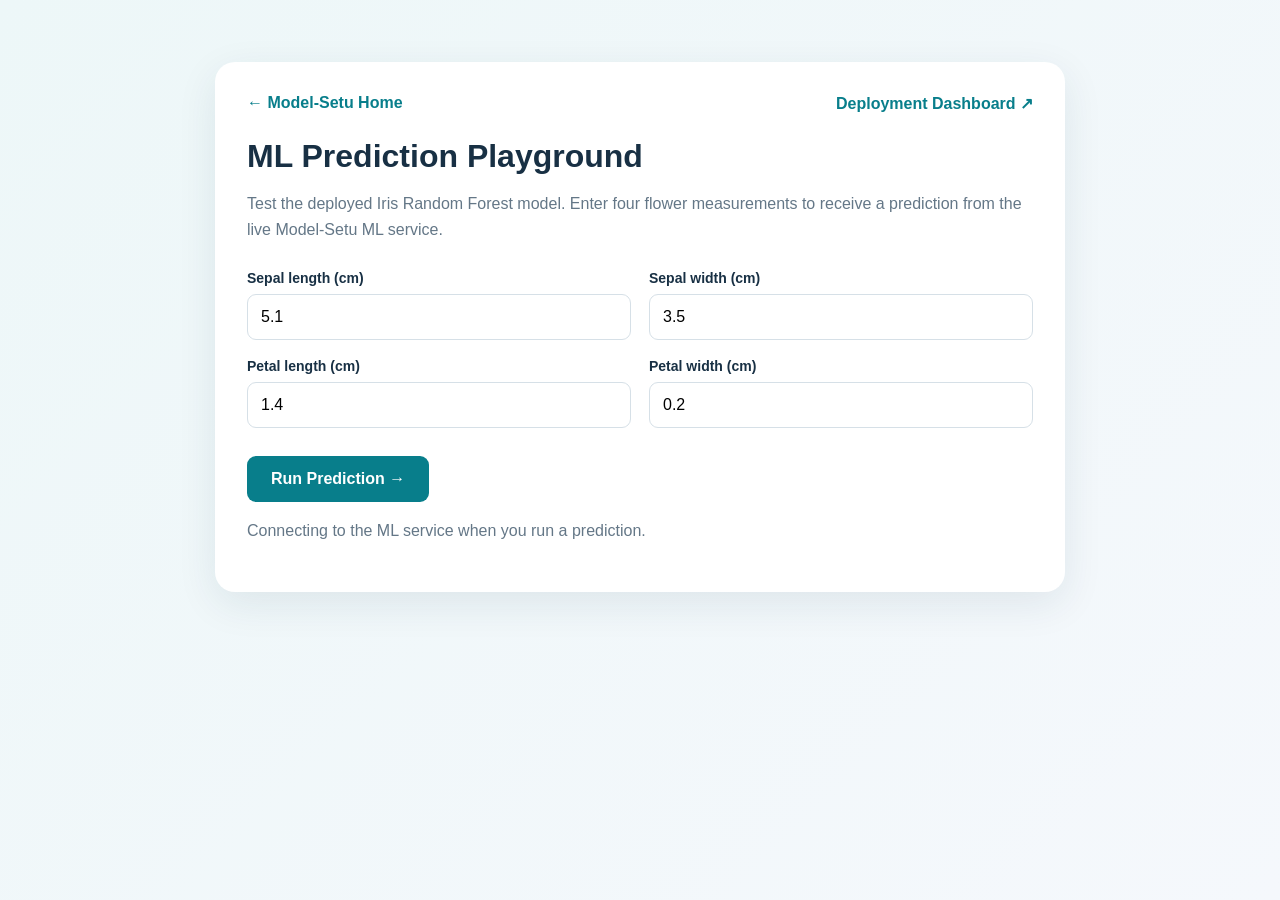
==== frontend/demo.html @ 8896c2c7 "feat: add live Iris prediction demo" ====
<!DOCTYPE html>
<html lang="en">
<head>
  <meta charset="UTF-8">
  <meta name="viewport" content="width=device-width, initial-scale=1.0">
  <title>Model-Setu | Prediction Playground</title>
  <style>
    * { box-sizing: border-box; }
    body {
      margin: 0; padding: 32px 18px; min-height: 100vh;
      font-family: Arial, sans-serif; color: #183044;
      background: linear-gradient(135deg, #edf7f8, #f5f8fc);
    }
    .container {
      max-width: 850px; margin: 30px auto; padding: 32px;
      background: white; border-radius: 20px;
      box-shadow: 0 12px 40px rgba(25,55,75,.09);
    }
    .top { display:flex; justify-content:space-between; gap:12px; flex-wrap:wrap; }
    a { color:#087e8b; text-decoration:none; font-weight:600; }
    h1 { margin:25px 0 8px; font-size:32px; }
    .muted { color:#647787; line-height:1.6; }
    .grid { display:grid; grid-template-columns:1fr 1fr; gap:18px; margin:28px 0; }
    label { display:block; font-weight:600; font-size:14px; }
    input {
      width:100%; margin-top:8px; padding:13px;
      border:1px solid #d6e0e7; border-radius:9px; font-size:16px;
    }
    button {
      border:0; border-radius:9px; padding:14px 24px;
      background:#087e8b; color:white; font-size:16px;
      font-weight:700; cursor:pointer;
    }
    button:disabled { opacity:.6; cursor:wait; }
    #result {
      display:none; margin-top:25px; padding:22px;
      border-radius:12px; background:#eef8f6;
    }
    #prediction { font-size:27px; font-weight:700; color:#087e65; margin:8px 0; }
    .error { background:#fff0ef !important; color:#a52c25; }
    .meta { margin-top:14px; color:#526575; font-size:14px; line-height:1.8; }
    @media(max-width:600px) {
      .container { padding:22px; }
      .grid { grid-template-columns:1fr; }
      h1 { font-size:26px; }
    }
  </style>
</head>
<body>
  <main class="container">
    <div class="top">
      <a href="./home.html">← Model-Setu Home</a>
      <a href="./index.html">Deployment Dashboard ↗</a>
    </div>

    <h1>ML Prediction Playground</h1>
    <p class="muted">
      Test the deployed Iris Random Forest model. Enter four flower measurements
      to receive a prediction from the live Model-Setu ML service.
    </p>

    <form id="predictionForm">
      <div class="grid">
        <label>Sepal length (cm)
          <input name="sepalLength" type="number" step="any" min="0" value="5.1" required>
        </label>
        <label>Sepal width (cm)
          <input name="sepalWidth" type="number" step="any" min="0" value="3.5" required>
        </label>
        <label>Petal length (cm)
          <input name="petalLength" type="number" step="any" min="0" value="1.4" required>
        </label>
        <label>Petal width (cm)
          <input name="petalWidth" type="number" step="any" min="0" value="0.2" required>
        </label>
      </div>
      <button id="predictButton" type="submit">Run Prediction →</button>
    </form>

    <section id="result" aria-live="polite">
      <div id="resultHeading">Prediction result</div>
      <div id="prediction"></div>
      <div id="details" class="meta"></div>
    </section>
    <p class="muted" id="serviceStatus">Connecting to the ML service when you run a prediction.</p>
  </main>

  <script>
    const form = document.getElementById('predictionForm');
    const button = document.getElementById('predictButton');
    const result = document.getElementById('result');
    const prediction = document.getElementById('prediction');
    const details = document.getElementById('details');
    const status = document.getElementById('serviceStatus');

    form.addEventListener('submit', async (event) => {
      event.preventDefault();
      button.disabled = true;
      button.textContent = 'Running prediction...';
      result.style.display = 'block';
      result.classList.remove('error');
      prediction.textContent = '';
      details.textContent = 'Contacting the deployed ML model...';
      status.textContent = '';

      const values = new FormData(form);
      const features = [
        Number(values.get('sepalLength')),
        Number(values.get('sepalWidth')),
        Number(values.get('petalLength')),
        Number(values.get('petalWidth'))
      ];

      try {
        const response = await fetch('/ml-api/predict', {
          method: 'POST',
          headers: { 'Content-Type': 'application/json' },
          body: JSON.stringify({ features })
        });

        const data = await response.json();
        if (!response.ok) throw new Error(data.error || 'Prediction request failed');

        document.getElementById('resultHeading').textContent = 'Predicted Iris species';
        prediction.textContent = data.prediction;
        details.textContent =
          `Confidence: ${(data.confidence * 100).toFixed(2)}% | ` +
          `Model: ${data.model_name} | Version: ${data.model_version} | ` +
          `Class ID: ${data.class_id}`;
        status.textContent = 'Prediction successfully returned by the live ML service.';
      } catch (error) {
        result.classList.add('error');
        document.getElementById('resultHeading').textContent = 'Prediction unavailable';
        prediction.textContent = 'Request failed';
        details.textContent = error.message;
        status.textContent = 'Check the ML service or Vercel API rewrite configuration.';
      } finally {
        button.disabled = false;
        button.textContent = 'Run Prediction →';
      }
    });
  </script>
</body>
</html>
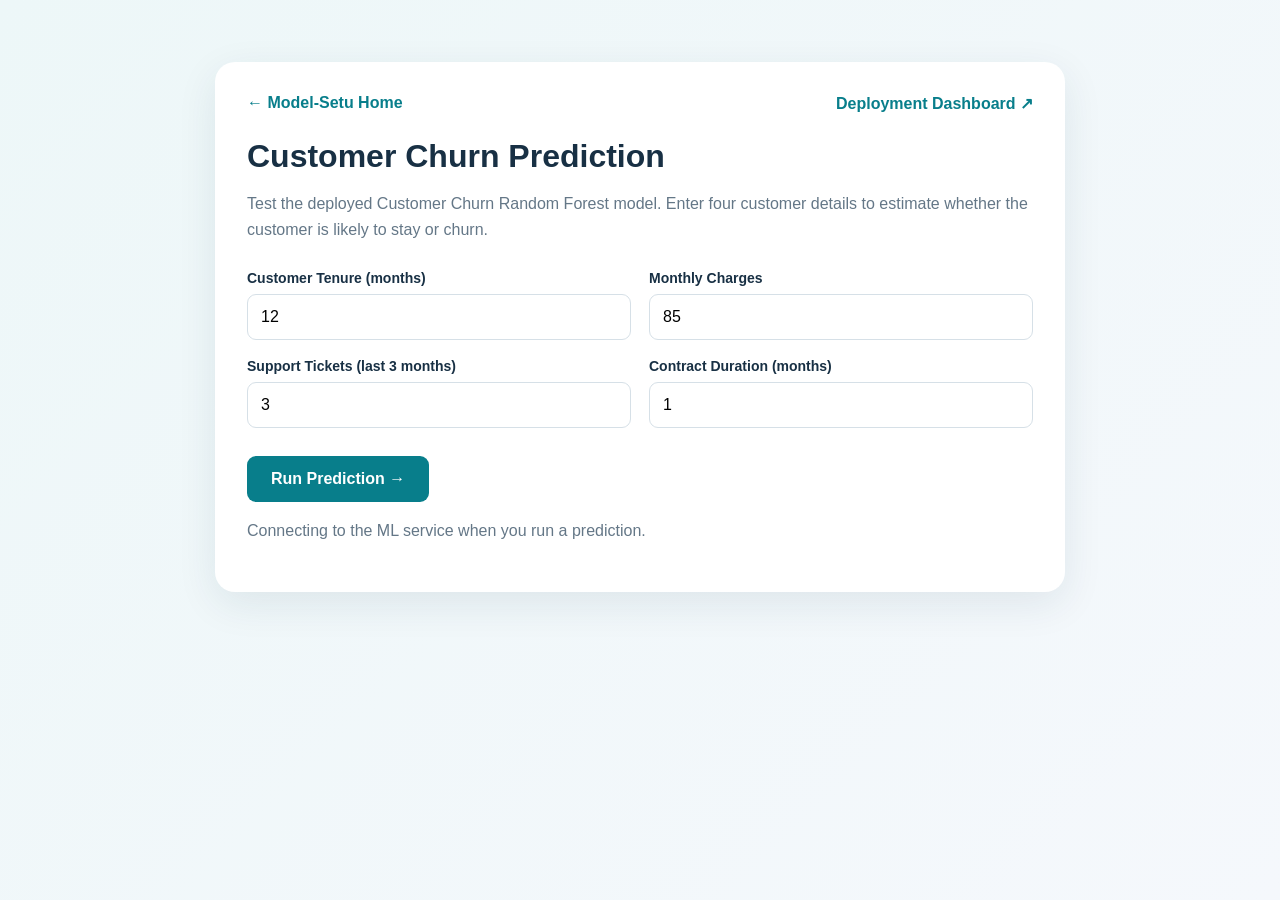
==== commit fd6797da: "feat: switch demo to customer churn prediction" ====
--- a/frontend/demo.html
+++ b/frontend/demo.html
@@ -53,25 +53,25 @@
       <a href="./index.html">Deployment Dashboard ↗</a>
     </div>
 
-    <h1>ML Prediction Playground</h1>
+    <h1>Customer Churn Prediction</h1>
     <p class="muted">
-      Test the deployed Iris Random Forest model. Enter four flower measurements
-      to receive a prediction from the live Model-Setu ML service.
+      Test the deployed Customer Churn Random Forest model. Enter four customer details
+      to estimate whether the customer is likely to stay or churn.
     </p>
 
     <form id="predictionForm">
       <div class="grid">
-        <label>Sepal length (cm)
-          <input name="sepalLength" type="number" step="any" min="0" value="5.1" required>
+        <label>Customer Tenure (months)
+          <input name="tenureMonths" type="number" min="1" max="72" step="1" value="12" required>
         </label>
-        <label>Sepal width (cm)
-          <input name="sepalWidth" type="number" step="any" min="0" value="3.5" required>
+        <label>Monthly Charges
+          <input name="monthlyCharges" type="number" min="20" max="120" step="any" value="85" required>
         </label>
-        <label>Petal length (cm)
-          <input name="petalLength" type="number" step="any" min="0" value="1.4" required>
+        <label>Support Tickets (last 3 months)
+          <input name="supportTickets" type="number" min="0" max="10" step="1" value="3" required>
         </label>
-        <label>Petal width (cm)
-          <input name="petalWidth" type="number" step="any" min="0" value="0.2" required>
+        <label>Contract Duration (months)
+          <input name="contractMonths" type="number" min="1" max="24" step="1" value="1" required>
         </label>
       </div>
       <button id="predictButton" type="submit">Run Prediction →</button>
@@ -93,6 +93,15 @@
     const details = document.getElementById('details');
     const status = document.getElementById('serviceStatus');
 
+    // Clear stale prediction whenever the user changes an input.
+    form.addEventListener('input', () => {
+      result.style.display = 'none';
+      result.classList.remove('error');
+      prediction.textContent = '';
+      details.textContent = '';
+      status.textContent = '';
+    });
+
     form.addEventListener('submit', async (event) => {
       event.preventDefault();
       button.disabled = true;
@@ -105,10 +114,10 @@
 
       const values = new FormData(form);
       const features = [
-        Number(values.get('sepalLength')),
-        Number(values.get('sepalWidth')),
-        Number(values.get('petalLength')),
-        Number(values.get('petalWidth'))
+        Number(values.get('tenureMonths')),
+        Number(values.get('monthlyCharges')),
+        Number(values.get('supportTickets')),
+        Number(values.get('contractMonths'))
       ];
 
       try {
@@ -121,7 +130,7 @@
         const data = await response.json();
         if (!response.ok) throw new Error(data.error || 'Prediction request failed');
 
-        document.getElementById('resultHeading').textContent = 'Predicted Iris species';
+        document.getElementById('resultHeading').textContent = 'Predicted Customer Status';
         prediction.textContent = data.prediction;
         details.textContent =
           `Confidence: ${(data.confidence * 100).toFixed(2)}% | ` +
